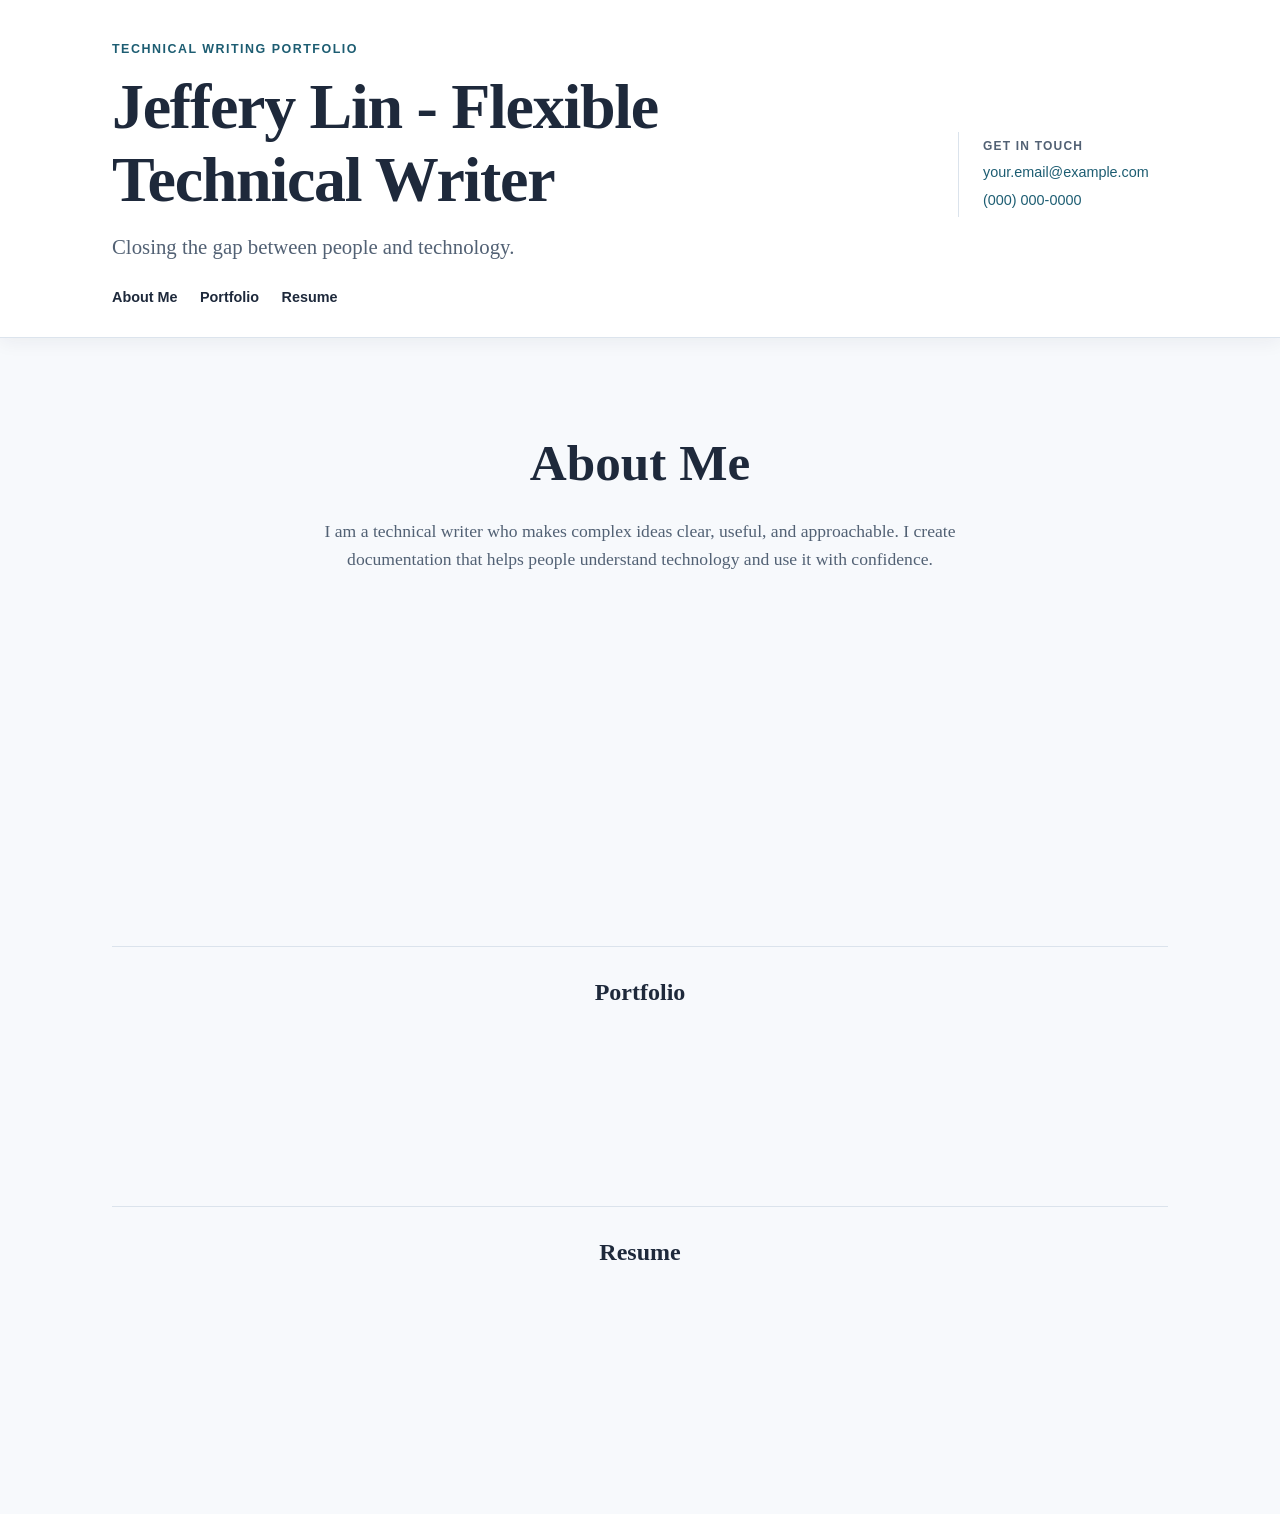
==== index.html @ 1cadd34d "added bvaase build" ====
<!DOCTYPE html>
<html lang="en">
<head>
	<meta charset="UTF-8">
	<meta name="viewport" content="width=device-width, initial-scale=1.0">
	<meta name="description" content="Jeffery Lin - Flexible Technical Writer">
	<title>Jeffery Lin | Flexible Technical Writer</title>
	<link rel="stylesheet" href="styles.css">
	<!--
	<style>
		:root {
			--ink: #1e293b;
			--muted: #526174;
			--paper: #f7f9fc;
			--surface: #ffffff;
			--line: #dbe3ec;
			--accent: #1d5d72;
			--accent-soft: #e7f1f4;
			--max-width: 1120px;
		}

		* {
			box-sizing: border-box;
		}

		html {
			scroll-behavior: smooth;
		}

		body {
			margin: 0;
			color: var(--ink);
			background: var(--paper);
			font-family: Georgia, "Times New Roman", serif;
			line-height: 1.6;
		}

		.site-header {
			position: sticky;
			top: 0;
			z-index: 10;
			border-bottom: 1px solid rgba(219, 227, 236, 0.95);
			background: rgba(255, 255, 255, 0.96);
			box-shadow: 0 4px 18px rgba(30, 41, 59, 0.06);
		}

		.header-inner {
			display: grid;
			grid-template-columns: minmax(0, 1fr) auto;
			gap: 2.5rem;
			align-items: center;
			max-width: var(--max-width);
			min-height: 224px;
			margin: 0 auto;
			padding: 2.5rem 2rem 1.75rem;
		}

		.eyebrow {
			margin: 0 0 0.6rem;
			color: var(--accent);
			font-family: Arial, Helvetica, sans-serif;
			font-size: 0.78rem;
			font-weight: 700;
			letter-spacing: 0.12em;
			text-transform: uppercase;
		}

		h1,
		h2 {
			margin: 0;
			line-height: 1.15;
		}

		h1 {
			max-width: 700px;
			font-size: clamp(2.2rem, 5vw, 4.4rem);
			font-weight: 700;
			letter-spacing: -0.02em;
		}

		.tagline {
			margin: 0.8rem 0 1.45rem;
			color: var(--muted);
			font-size: clamp(1.05rem, 2vw, 1.3rem);
		}

		.site-nav {
			display: flex;
			flex-wrap: wrap;
			gap: 0.5rem 1.4rem;
			font-family: Arial, Helvetica, sans-serif;
			font-size: 0.9rem;
			font-weight: 700;
		}

		.site-nav a {
			color: var(--ink);
			text-decoration: none;
		}

		.site-nav a:hover,
		.site-nav a:focus-visible {
			color: var(--accent);
		}

		.contact {
			min-width: 210px;
			padding-left: 1.5rem;
			border-left: 1px solid var(--line);
			font-family: Arial, Helvetica, sans-serif;
			font-size: 0.9rem;
		}

		.contact-label {
			margin: 0 0 0.6rem;
			color: var(--muted);
			font-size: 0.75rem;
			font-weight: 700;
			letter-spacing: 0.1em;
			text-transform: uppercase;
		}

		.contact p {
			margin: 0.3rem 0;
		}

		.contact a {
			color: var(--accent);
			text-decoration: none;
		}

		.contact a:hover,
		.contact a:focus-visible {
			text-decoration: underline;
		}

		main {
			max-width: var(--max-width);
			margin: 0 auto;
			padding: 6rem 2rem 8rem;
		}

		.about {
			min-height: 48vh;
			text-align: center;
			scroll-margin-top: 250px;
		}

		.about h2 {
			font-size: clamp(2rem, 4vw, 3.2rem);
		}

		.about-copy {
			max-width: 680px;
			margin: 1.5rem auto 0;
			color: var(--muted);
			font-size: 1.1rem;
		}

		.future-section {
			min-height: 20vh;
			scroll-margin-top: 250px;
			border-top: 1px solid var(--line);
			margin-top: 5rem;
			padding-top: 2rem;
			color: var(--muted);
			text-align: center;
		}

		.future-section h2 {
			font-size: 1.5rem;
			color: var(--ink);
		}

		@media (max-width: 700px) {
			.header-inner {
				grid-template-columns: 1fr;
				gap: 1.5rem;
				min-height: 0;
				padding: 1.75rem 1.25rem 1.5rem;
			}

			.contact {
				min-width: 0;
				padding: 1.25rem 0 0;
				border-top: 1px solid var(--line);
				border-left: 0;
			}

			main {
				padding: 4rem 1.25rem 6rem;
			}

			.about,
			.future-section {
				scroll-margin-top: 355px;
			}
		}
	</style>
	-->
</head>
<body>
	<header class="site-header">
		<div class="header-inner">
			<div>
				<p class="eyebrow">Technical writing portfolio</p>
				<h1>Jeffery Lin - Flexible Technical Writer</h1>
				<p class="tagline">Closing the gap between people and technology.</p>
				<nav class="site-nav" aria-label="Primary navigation">
					<a href="#about">About Me</a>
					<a href="#portfolio">Portfolio</a>
					<a href="#resume">Resume</a>
				</nav>
			</div>

			<aside class="contact" aria-label="Contact information">
				<p class="contact-label">Get in touch</p>
				<p><a href="mailto:your.email@example.com">your.email@example.com</a></p>
				<p><a href="tel:+10000000000">(000) 000-0000</a></p>
			</aside>
		</div>
	</header>

	<main>
		<section class="about" id="about" aria-labelledby="about-heading">
			<h2 id="about-heading">About Me</h2>
			<p class="about-copy">
				I am a technical writer who makes complex ideas clear, useful, and approachable.
				I create documentation that helps people understand technology and use it with confidence.
			</p>
		</section>

		<section class="future-section" id="portfolio" aria-labelledby="portfolio-heading">
			<h2 id="portfolio-heading">Portfolio</h2>
		</section>

		<section class="future-section" id="resume" aria-labelledby="resume-heading">
			<h2 id="resume-heading">Resume</h2>
		</section>
	</main>
</body>
</html>
---- styles.css ----
:root {
	--ink: #1e293b;
	--muted: #526174;
	--paper: #f7f9fc;
	--surface: #ffffff;
	--line: #dbe3ec;
	--accent: #1d5d72;
	--accent-soft: #e7f1f4;
	--max-width: 1120px;
}

* {
	box-sizing: border-box;
}

html {
	scroll-behavior: smooth;
}

body {
	margin: 0;
	color: var(--ink);
	background: var(--paper);
	font-family: Georgia, "Times New Roman", serif;
	line-height: 1.6;
}

.site-header {
	position: sticky;
	top: 0;
	z-index: 10;
	border-bottom: 1px solid rgba(219, 227, 236, 0.95);
	background: rgba(255, 255, 255, 0.96);
	box-shadow: 0 4px 18px rgba(30, 41, 59, 0.06);
}

.header-inner {
	display: grid;
	grid-template-columns: minmax(0, 1fr) auto;
	gap: 2.5rem;
	align-items: center;
	max-width: var(--max-width);
	min-height: 224px;
	margin: 0 auto;
	padding: 2.5rem 2rem 1.75rem;
}

.eyebrow {
	margin: 0 0 0.6rem;
	color: var(--accent);
	font-family: Arial, Helvetica, sans-serif;
	font-size: 0.78rem;
	font-weight: 700;
	letter-spacing: 0.12em;
	text-transform: uppercase;
}

h1,
h2 {
	margin: 0;
	line-height: 1.15;
}

h1 {
	max-width: 700px;
	font-size: clamp(2.2rem, 5vw, 4.4rem);
	font-weight: 700;
	letter-spacing: -0.02em;
}

.tagline {
	margin: 0.8rem 0 1.45rem;
	color: var(--muted);
	font-size: clamp(1.05rem, 2vw, 1.3rem);
}

.site-nav {
	display: flex;
	flex-wrap: wrap;
	gap: 0.5rem 1.4rem;
	font-family: Arial, Helvetica, sans-serif;
	font-size: 0.9rem;
	font-weight: 700;
}

.site-nav a {
	color: var(--ink);
	text-decoration: none;
}

.site-nav a:hover,
.site-nav a:focus-visible {
	color: var(--accent);
}

.contact {
	min-width: 210px;
	padding-left: 1.5rem;
	border-left: 1px solid var(--line);
	font-family: Arial, Helvetica, sans-serif;
	font-size: 0.9rem;
}

.contact-label {
	margin: 0 0 0.6rem;
	color: var(--muted);
	font-size: 0.75rem;
	font-weight: 700;
	letter-spacing: 0.1em;
	text-transform: uppercase;
}

.contact p {
	margin: 0.3rem 0;
}

.contact a {
	color: var(--accent);
	text-decoration: none;
}

.contact a:hover,
.contact a:focus-visible {
	text-decoration: underline;
}

main {
	max-width: var(--max-width);
	margin: 0 auto;
	padding: 6rem 2rem 8rem;
}

.about {
	min-height: 48vh;
	text-align: center;
	scroll-margin-top: 250px;
}

.about h2 {
	font-size: clamp(2rem, 4vw, 3.2rem);
}

.about-copy {
	max-width: 680px;
	margin: 1.5rem auto 0;
	color: var(--muted);
	font-size: 1.1rem;
}

.future-section {
	min-height: 20vh;
	scroll-margin-top: 250px;
	border-top: 1px solid var(--line);
	margin-top: 5rem;
	padding-top: 2rem;
	color: var(--muted);
	text-align: center;
}

.future-section h2 {
	font-size: 1.5rem;
	color: var(--ink);
}

@media (max-width: 700px) {
	.header-inner {
		grid-template-columns: 1fr;
		gap: 1.5rem;
		min-height: 0;
		padding: 1.75rem 1.25rem 1.5rem;
	}

	.contact {
		min-width: 0;
		padding: 1.25rem 0 0;
		border-top: 1px solid var(--line);
		border-left: 0;
	}

	main {
		padding: 4rem 1.25rem 6rem;
	}

	.about,
	.future-section {
		scroll-margin-top: 355px;
	}
}
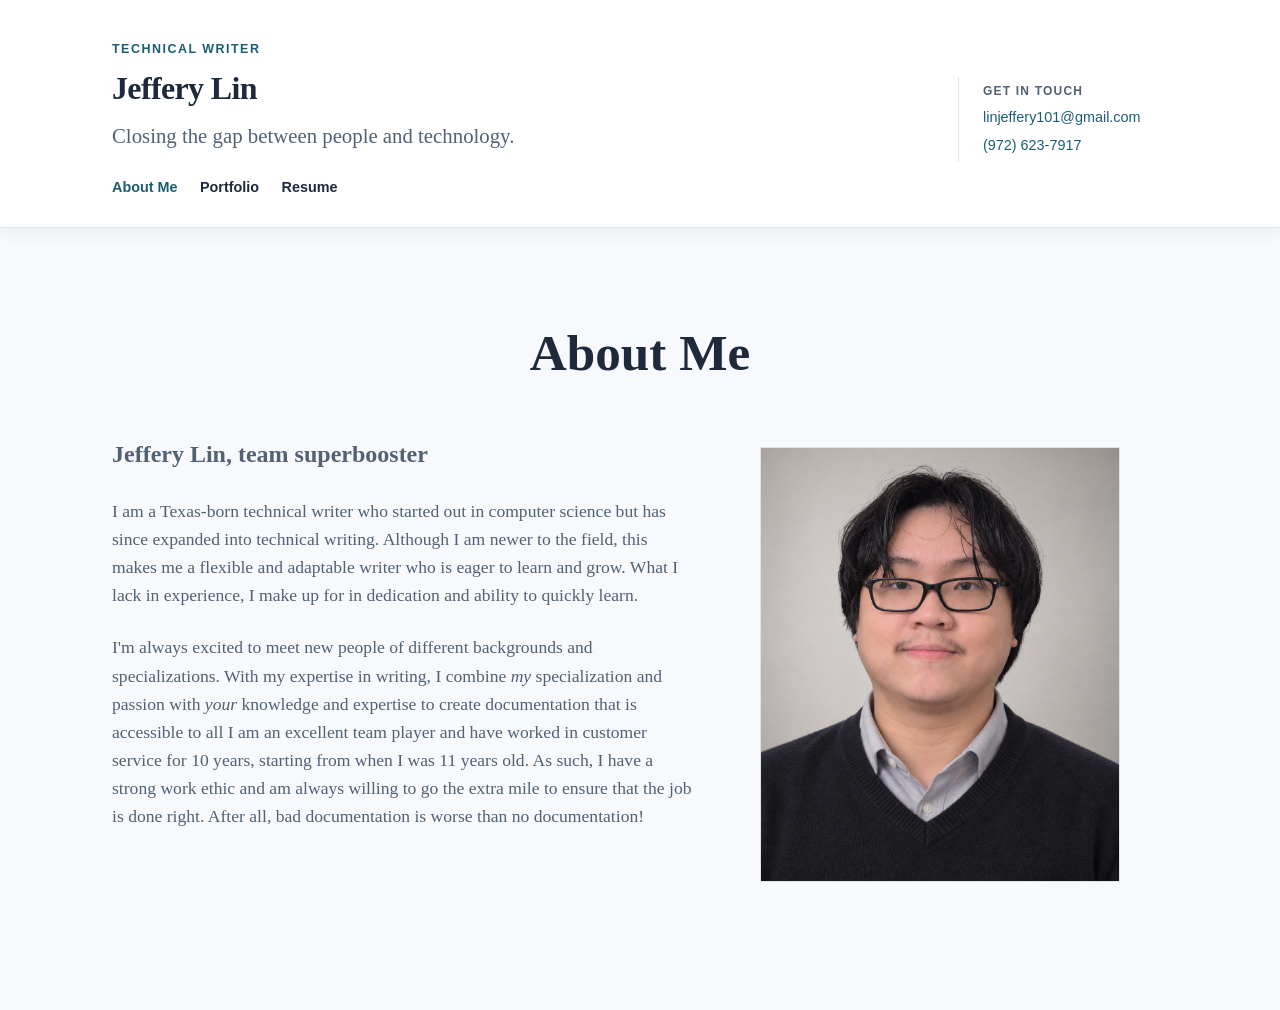
==== commit 1f6bd6f3: "about me complete" ====
--- a/index.html
+++ b/index.html
@@ -1,242 +1,105 @@
 <!DOCTYPE html>
+<!-- Tells the browser this document uses modern HTML5. -->
 <html lang="en">
+<!-- The opening html tag starts the entire webpage. The lang attribute gives extra information about the tag, and "en" means English. This comment explains the line above, so it has no NEXT LINE marker. -->
 <head>
+	<!-- The head contains setup information for the browser.
+		 Most of what is inside head does not appear as page content.
+	-->
 	<meta charset="UTF-8">
+	<!-- Allows the page to display letters and symbols correctly. -->
+	<!-- charset is the attribute name; "UTF-8" is its text value. -->
 	<meta name="viewport" content="width=device-width, initial-scale=1.0">
-	<meta name="description" content="Jeffery Lin - Flexible Technical Writer">
-	<title>Jeffery Lin | Flexible Technical Writer</title>
+	<!-- Makes the layout fit properly on phones and other screen sizes. -->
+	<!-- name and content are attributes; the content value tells phones how to size the page. -->
+	<meta name="description" content="Jeffery Lin - Portfolio">
+	<!-- Gives search engines and browser previews a short description. -->
+	<!-- The words inside content="..." are information for browsers, not visible page text. -->
+	<title>Jeffery Lin | Portfolio</title>
+	<!-- This text appears in the browser tab. -->
 	<link rel="stylesheet" href="styles.css">
-	<!--
-	<style>
-		:root {
-			--ink: #1e293b;
-			--muted: #526174;
-			--paper: #f7f9fc;
-			--surface: #ffffff;
-			--line: #dbe3ec;
-			--accent: #1d5d72;
-			--accent-soft: #e7f1f4;
-			--max-width: 1120px;
-		}
-
-		* {
-			box-sizing: border-box;
-		}
-
-		html {
-			scroll-behavior: smooth;
-		}
-
-		body {
-			margin: 0;
-			color: var(--ink);
-			background: var(--paper);
-			font-family: Georgia, "Times New Roman", serif;
-			line-height: 1.6;
-		}
-
-		.site-header {
-			position: sticky;
-			top: 0;
-			z-index: 10;
-			border-bottom: 1px solid rgba(219, 227, 236, 0.95);
-			background: rgba(255, 255, 255, 0.96);
-			box-shadow: 0 4px 18px rgba(30, 41, 59, 0.06);
-		}
-
-		.header-inner {
-			display: grid;
-			grid-template-columns: minmax(0, 1fr) auto;
-			gap: 2.5rem;
-			align-items: center;
-			max-width: var(--max-width);
-			min-height: 224px;
-			margin: 0 auto;
-			padding: 2.5rem 2rem 1.75rem;
-		}
-
-		.eyebrow {
-			margin: 0 0 0.6rem;
-			color: var(--accent);
-			font-family: Arial, Helvetica, sans-serif;
-			font-size: 0.78rem;
-			font-weight: 700;
-			letter-spacing: 0.12em;
-			text-transform: uppercase;
-		}
-
-		h1,
-		h2 {
-			margin: 0;
-			line-height: 1.15;
-		}
-
-		h1 {
-			max-width: 700px;
-			font-size: clamp(2.2rem, 5vw, 4.4rem);
-			font-weight: 700;
-			letter-spacing: -0.02em;
-		}
-
-		.tagline {
-			margin: 0.8rem 0 1.45rem;
-			color: var(--muted);
-			font-size: clamp(1.05rem, 2vw, 1.3rem);
-		}
-
-		.site-nav {
-			display: flex;
-			flex-wrap: wrap;
-			gap: 0.5rem 1.4rem;
-			font-family: Arial, Helvetica, sans-serif;
-			font-size: 0.9rem;
-			font-weight: 700;
-		}
-
-		.site-nav a {
-			color: var(--ink);
-			text-decoration: none;
-		}
-
-		.site-nav a:hover,
-		.site-nav a:focus-visible {
-			color: var(--accent);
-		}
-
-		.contact {
-			min-width: 210px;
-			padding-left: 1.5rem;
-			border-left: 1px solid var(--line);
-			font-family: Arial, Helvetica, sans-serif;
-			font-size: 0.9rem;
-		}
-
-		.contact-label {
-			margin: 0 0 0.6rem;
-			color: var(--muted);
-			font-size: 0.75rem;
-			font-weight: 700;
-			letter-spacing: 0.1em;
-			text-transform: uppercase;
-		}
-
-		.contact p {
-			margin: 0.3rem 0;
-		}
-
-		.contact a {
-			color: var(--accent);
-			text-decoration: none;
-		}
-
-		.contact a:hover,
-		.contact a:focus-visible {
-			text-decoration: underline;
-		}
-
-		main {
-			max-width: var(--max-width);
-			margin: 0 auto;
-			padding: 6rem 2rem 8rem;
-		}
-
-		.about {
-			min-height: 48vh;
-			text-align: center;
-			scroll-margin-top: 250px;
-		}
-
-		.about h2 {
-			font-size: clamp(2rem, 4vw, 3.2rem);
-		}
-
-		.about-copy {
-			max-width: 680px;
-			margin: 1.5rem auto 0;
-			color: var(--muted);
-			font-size: 1.1rem;
-		}
-
-		.future-section {
-			min-height: 20vh;
-			scroll-margin-top: 250px;
-			border-top: 1px solid var(--line);
-			margin-top: 5rem;
-			padding-top: 2rem;
-			color: var(--muted);
-			text-align: center;
-		}
-
-		.future-section h2 {
-			font-size: 1.5rem;
-			color: var(--ink);
-		}
-
-		@media (max-width: 700px) {
-			.header-inner {
-				grid-template-columns: 1fr;
-				gap: 1.5rem;
-				min-height: 0;
-				padding: 1.75rem 1.25rem 1.5rem;
-			}
-
-			.contact {
-				min-width: 0;
-				padding: 1.25rem 0 0;
-				border-top: 1px solid var(--line);
-				border-left: 0;
-			}
-
-			main {
-				padding: 4rem 1.25rem 6rem;
-			}
-
-			.about,
-			.future-section {
-				scroll-margin-top: 355px;
-			}
-		}
-	</style>
-	-->
+	<!-- Loads all of the page's visual styling from the separate CSS file. -->
+	<!-- rel says what the linked file is; href says where the file is located. -->
 </head>
 <body>
+<!-- Everything inside body can appear visibly in the browser window. -->
 	<header class="site-header">
+	<!-- The header is the banner at the top of every section. -->
+		<!-- class="site-header" gives this header a reusable CSS name. -->
+		<!-- Why this class exists: the header tag gives meaning, while this class gives the banner its unique sticky design. -->
+		<!-- site-header is not something that's predefined in HTML.  It's a custom class name we created and defined in styles.css ourselves. -->
 		<div class="header-inner">
+		<!-- This wrapper keeps the banner content centered and organized. -->
+			<!-- Why this class exists: this div needs a two-column layout, but other divs should not automatically get one. -->
+			<!-- This class creates the banner's two columns: text on the left and contact details on the right. -->
 			<div>
-				<p class="eyebrow">Technical writing portfolio</p>
-				<h1>Jeffery Lin - Flexible Technical Writer</h1>
+			<!-- This div groups the title, description, and navigation on the left. -->
+				<p class="eyebrow">Technical writer</p>
+				<!-- p means paragraph; class="eyebrow" gives this paragraph its small label appearance. -->
+				<!-- Similar to header classes, 'eyebrow' is a custom class name we created and defined in styles.css for this specific purpose. -->
+				<h1>Jeffery Lin</h1>
 				<p class="tagline">Closing the gap between people and technology.</p>
 				<nav class="site-nav" aria-label="Primary navigation">
-					<a href="#about">About Me</a>
-					<a href="#portfolio">Portfolio</a>
-					<a href="#resume">Resume</a>
+					<!-- 'nav' identifies a group of navigation links; aria-label gives screen readers a helpful name. -->
+					<!-- 'aria-' is an attribute defined by WAI-ARIA, which is an accessiblity standard.-->
+					<!-- It allows accessibility tools such as screen readers to better understand the page's structure. -->
+					<!-- While we technically do not need to use aria attributes, they improve accessibility. -->
+					<!-- aria-label is a predefined attribute that allows you to directly provide a label for an element in the quotes. -->
+					<a href="index.html" aria-current="page">About Me</a>
+					<!-- This link opens the separate About Me page. -->
+					<!-- 'a' defines a hyperlink; href is its destination; index.html tells the browser which file to open. -->
+					<a href="portfolio.html">Portfolio</a>
+					<a href="resume.html">Resume</a>
 				</nav>
 			</div>
 
 			<aside class="contact" aria-label="Contact information">
+			<!-- The aside holds contact information separate from the main content. -->
+				<!-- 'aside' functions similarly to div; it's just named differently to indicate that it contains supporting content. -->
+				<!-- This is useful for accessibility and semantic structure, so that not everything is marked up as div.-->
+				<!-- aside does not automatically create a new line, unlike div. -->
+				<!-- aside also doesn't automatically format itself 'aside'; its formatting depends on the CSS class applied to it. -->
+				<!-- "contact" creates the right-side column, its divider, its spacing, and its font style. -->
 				<p class="contact-label">Get in touch</p>
-				<p><a href="mailto:your.email@example.com">your.email@example.com</a></p>
-				<p><a href="tel:+10000000000">(000) 000-0000</a></p>
+				<p><a href="mailto:linjeffery101@gmail.com">linjeffery101@gmail.com</a></p>
+				<!-- 'mailto:' tells the browser to open an email program; the visible text is the link label. -->
+				<!-- The characters after the 'mailto:' define the email address to be used.-->
+				<!-- The text after the parenthesis is what will be displayed to the user. -->
+				<p><a href="tel:+19726237917">(972) 623-7917</a></p>
+				<!-- 'tel:' tells a phone to open the dialer with this number. -->
+				<!-- The characters after the 'tel:' define the phone number to be used.-->
+				<!-- The text after the parenthesis is what will be displayed to the user. -->
 			</aside>
 		</div>
 	</header>
 
 	<main>
+		<!-- main tells browsers and screen readers this is the page's primary content. -->
 		<section class="about" id="about" aria-labelledby="about-heading">
+			<!-- 'section' marks a distinct content area; class="about" connects it to .about in CSS. -->
+			<!-- 'section' is similar to 'aside' in that it functions like 'div' but is used for semantics and accessibility. -->
+			<!-- id is a unique identifier that no other element has. It helps with linking css and javascript to specific elements -->
 			<h2 id="about-heading">About Me</h2>
-			<p class="about-copy">
-				I am a technical writer who makes complex ideas clear, useful, and approachable.
-				I create documentation that helps people understand technology and use it with confidence.
-			</p>
-		</section>
-
-		<section class="future-section" id="portfolio" aria-labelledby="portfolio-heading">
-			<h2 id="portfolio-heading">Portfolio</h2>
-		</section>
-
-		<section class="future-section" id="resume" aria-labelledby="resume-heading">
-			<h2 id="resume-heading">Resume</h2>
+			<!-- The id lets the section's accessibility label point to this heading. -->
+			<div class="about-layout">
+				<div class="about-content">
+					<p class="about-subtitle">Jeffery Lin, team superbooster</p>
+					<p class="about-copy">
+				I am a Texas-born technical writer who started out in computer science but has since expanded into technical writing.
+				Although I am newer to the field, this makes me a flexible and adaptable writer who is eager to learn and grow.
+				What I lack in experience, I make up for in dedication and ability to quickly learn.
+					</p>
+					<p class="about-copy">
+				I'm always excited to meet new people of different backgrounds and specializations.
+				With my expertise in writing, I combine <em>my</em> specialization and passion with <em>your</em> knowledge and expertise to create documentation that is accessible to all
+				I am an excellent team player and have worked in customer service for 10 years, starting from when I was 11 years old.
+				As such, I have a strong work ethic and am always willing to go the extra mile to ensure that the job is done right.
+				After all, bad documentation is worse than no documentation!
+					</p>
+				</div>
+				<img class="about-image" src="images/Professional%20Headshot.png" alt="Professional headshot of Jeffery Lin">
+			</div>
 		</section>
 	</main>
 </body>
-</html>
+</html>
--- a/styles.css
+++ b/styles.css
@@ -1,188 +1,414 @@
+/*
+	CSS means Cascading Style Sheets: it controls how HTML looks.
+	A selector chooses HTML elements. Curly braces { } hold the rules for that selector.
+	Each rule has a property, a colon :, a value, and a semicolon ; at the end.
+	For example: color: red; means "set the color property to the value red."
+	Text between the opening and closing comment markers is ignored by the browser.
+*/
+
+/*
+	CLASS GUIDE:
+	A class is a reusable name placed in HTML, such as class="site-header".
+	In CSS, a period before the name selects that class, such as .site-header.
+	A class can be used on one element or many elements.
+	The class name is chosen by the developer; it is not a built-in HTML command.
+
+	The classes in this project have these jobs:
+	- site-header: separates the unique sticky banner from other headers we may add later.
+	- header-inner: gives the banner one layout container without styling every div.
+	- eyebrow: identifies a category label, so it can differ from normal paragraphs.
+	- tagline: identifies supporting text, so it can be quieter than the main h1.
+	- site-nav: identifies the site's primary navigation, separate from a future footer nav.
+	- contact: groups the contact area, so its layout can differ from the title area.
+	- contact-label: identifies the contact area's small label separately from its links.
+	- about: identifies the About section, so its centered layout stays local to it.
+	- about-copy: identifies the About paragraph, so its line length can be limited.
+	- page-section: gives each standalone page its centered section layout.
+	- page-placeholder: styles temporary text until Portfolio and Resume receive real content.
+
+	Why use classes instead of styling every tag directly?
+	A tag describes meaning, such as header, nav, or p. A class describes a design role.
+	Two paragraphs can need different designs, so classes let us style those roles separately.
+	This keeps the HTML meaningful and lets the design change without changing the content.
+	Annotations placed below a line explain that line.
+*/
+
 :root {
+	/* :root means the highest-level element; values here can be reused everywhere. */
 	--ink: #1e293b;
+	/* The main dark text color. */
+	/* --ink is a custom variable name; #1e293b is a hexadecimal color value. */
 	--muted: #526174;
+	/* The softer color used for supporting text. */
 	--paper: #f7f9fc;
+	/* The light background color behind the page. */
 	--surface: #ffffff;
+	/* A white surface color for panels and backgrounds. */
 	--line: #dbe3ec;
+	/* The light color used for borders and dividing lines. */
 	--accent: #1d5d72;
+	/* The blue-green accent color used for links and labels. */
 	--accent-soft: #e7f1f4;
+	/* A softer version of the accent color for future use. */
 	--max-width: 1120px;
+	/* The widest the page's content is allowed to become. */
+	/* px means pixels, a common unit for exact sizes. */
 }
 
 * {
+	/* * is the universal selector, meaning every HTML element. */
+	/* Includes padding and borders inside an element's width calculation. */
 	box-sizing: border-box;
 }
 
 html {
+	/* The element selector html chooses the <html> element. */
+	/* Moves smoothly when a navigation link jumps to a section. */
 	scroll-behavior: smooth;
 }
 
 body {
+	/* The element selector body chooses everything visible in the page. */
+	/* Removes the browser's default outside space. */
 	margin: 0;
+	/* Uses the reusable dark text color. */
 	color: var(--ink);
+	/* Uses the reusable light page background. */
 	background: var(--paper);
+	/* Uses a serif font for the main reading text. */
 	font-family: Georgia, "Times New Roman", serif;
+	/* Adds comfortable space between lines of text. */
 	line-height: 1.6;
 }
 
+/* site-header is on the <header> element and represents the page's top banner. */
+/* We use a class because this banner's sticky design should not affect every header. */
+/* It controls the banner's position, background, bottom border, and shadow. */
 .site-header {
+	/* A period starts a class selector: .site-header means class="site-header". */
 	position: sticky;
+	/* Keeps the banner visible while the visitor scrolls. */
 	top: 0;
+	/* Sticks the banner to the top edge of the screen. */
 	z-index: 10;
+	/* Places the banner above the content layers. */
 	border-bottom: 1px solid rgba(219, 227, 236, 0.95);
+	/* Adds a thin line below the banner. */
 	background: rgba(255, 255, 255, 0.96);
+	/* Gives the banner a mostly opaque white background. */
 	box-shadow: 0 4px 18px rgba(30, 41, 59, 0.06);
-}
-
+	/* Adds a subtle shadow below the banner. */
+}
+
+/* header-inner is a layout wrapper: it holds the left text/navigation column and right contact column. */
+/* We use a separate class so this two-column layout belongs only to this wrapper. */
+/* Its grid rules create the two columns and keep the whole banner centered. */
 .header-inner {
+	/* This class selector matches the <div class="header-inner"> inside the banner. */
 	display: grid;
+	/* Uses CSS Grid for the two-column layout. */
 	grid-template-columns: minmax(0, 1fr) auto;
+	/* Makes the left column flexible and the right column fit its content. */
 	gap: 2.5rem;
+	/* Adds space between the title area and contact area. */
 	align-items: center;
+	/* Vertically centers both columns. */
 	max-width: var(--max-width);
+	/* Prevents the content from becoming too wide on large screens. */
 	min-height: 224px;
+	/* Gives the banner a comfortable minimum height. */
 	margin: 0 auto;
+	/* Centers the wrapper horizontally. */
 	padding: 2.5rem 2rem 1.75rem;
-}
-
+	/* Adds space inside the wrapper: top, sides, and bottom. */
+}
+
+/* eyebrow is a visual label, so it is intentionally smaller, uppercase, and widely spaced. */
+/* The class turns this paragraph into a category label; the p tag alone only means paragraph. */
+/* It helps visitors understand the kind of work represented by this website. */
 .eyebrow {
 	margin: 0 0 0.6rem;
+	/* Removes default paragraph space and adds a little below it. */
 	color: var(--accent);
+	/* Uses the accent color. */
 	font-family: Arial, Helvetica, sans-serif;
+	/* Uses a clean sans-serif font for interface-like text. */
 	font-size: 0.78rem;
+	/* Makes the label small. */
 	font-weight: 700;
+	/* Makes the label bold. */
 	letter-spacing: 0.12em;
+	/* Spreads the letters apart slightly. */
 	text-transform: uppercase;
-}
-
+	/* Converts the label to uppercase. */
+}
+
+/* Removes default heading margins and tightens heading line spacing. */
 h1,
 h2 {
+	/* A comma means apply the same rules to both selectors: h1 and h2. */
 	margin: 0;
+	/* Removes the browser's default heading margin. */
 	line-height: 1.15;
+	/* Tightens the spacing between heading lines. */
 }
 
 h1 {
-	max-width: 700px;
-	font-size: clamp(2.2rem, 5vw, 4.4rem);
+	/* Styles the largest heading on the page. */
+	/* Stops very long title lines from becoming too wide. */
+	/* Removes the browser's default heading margin. */
+	/* Changes size smoothly for different screen widths. */
+	/* Tightens the spacing between heading lines. */
 	font-weight: 700;
+	/* Makes the title bold. */
 	letter-spacing: -0.02em;
-}
-
+	/* Pulls the letters slightly closer together. */
+}
+
+/* tagline is supporting text: it explains the writer's purpose without competing with the title. */
+/* A separate class lets this sentence stay quieter than other paragraphs. */
 .tagline {
 	margin: 0.8rem 0 1.45rem;
+	/* Adds space above and below the sentence. */
 	color: var(--muted);
+	/* Uses the softer supporting-text color. */
 	font-size: clamp(1.05rem, 2vw, 1.3rem);
-}
-
+	/* Scales the text between a minimum and maximum size. */
+}
+
+/* site-nav controls the navigation group's layout, font, spacing, and weight. */
+/* The class distinguishes primary site navigation from a future footer or sidebar nav. */
+/* The links themselves are styled separately by the .site-nav a selector below. */
 .site-nav {
 	display: flex;
+	/* Turns the navigation into a flexible row. */
 	flex-wrap: wrap;
+	/* Allows links to move to another line on small screens. */
 	gap: 0.5rem 1.4rem;
+	/* Adds vertical and horizontal space between links. */
 	font-family: Arial, Helvetica, sans-serif;
+	/* Uses a sans-serif font for navigation. */
 	font-size: 0.9rem;
+	/* Sets the navigation text size. */
 	font-weight: 700;
-}
-
+	/* Makes the links easier to notice. */
+}
+
+/* Styles links inside the navigation. */
 .site-nav a {
 	color: var(--ink);
+	/* Gives links the normal dark text color. */
 	text-decoration: none;
-}
-
+	/* Removes the browser's default underline. */
+}
+
+/* Styles navigation links when the mouse or keyboard focuses them. */
 .site-nav a:hover,
-.site-nav a:focus-visible {
+.site-nav a:focus-visible,
+.site-nav a[aria-current="page"] {
+	/* :hover and :focus-visible are pseudo-classes for temporary user states. */
 	color: var(--accent);
-}
-
+	/* Changes the link to the accent color. */
+}
+
+/* contact separates personal contact details from the title and navigation. */
+/* The class is useful because contact information has a different visual job from the title area. */
+/* Its border and padding make that separation visible on wide screens. */
 .contact {
 	min-width: 210px;
+	/* Keeps this column wide enough for contact details. */
 	padding-left: 1.5rem;
+	/* Adds space between the border and contact text. */
 	border-left: 1px solid var(--line);
+	/* Creates the divider between the two banner columns. */
 	font-family: Arial, Helvetica, sans-serif;
+	/* Uses a sans-serif font for contact details. */
 	font-size: 0.9rem;
-}
-
+	/* Sets the contact text size. */
+}
+
+/* contact-label identifies the purpose of the email and phone links. */
+/* Without this class, every paragraph inside contact could receive the same treatment. */
 .contact-label {
 	margin: 0 0 0.6rem;
+	/* Adds a little space below the label. */
 	color: var(--muted);
+	/* Uses the softer supporting-text color. */
 	font-size: 0.75rem;
+	/* Makes the label small. */
 	font-weight: 700;
+	/* Makes the label bold. */
 	letter-spacing: 0.1em;
+	/* Spreads the label's letters apart. */
 	text-transform: uppercase;
-}
-
+	/* Converts the label to uppercase. */
+}
+
+/* Controls the spacing of paragraphs inside the contact column. */
 .contact p {
 	margin: 0.3rem 0;
-}
-
+	/* Adds a small vertical gap around each contact paragraph. */
+}
+
+/* Styles email and phone links. */
 .contact a {
 	color: var(--accent);
+	/* Gives email and phone links the accent color. */
 	text-decoration: none;
-}
-
+	/* Removes the default link underline. */
+}
+
+/* Underlines contact links when they are being used or selected. */
 .contact a:hover,
 .contact a:focus-visible {
 	text-decoration: underline;
-}
-
+	/* Restores an underline when a contact link is being used. */
+}
+
+/* Styles the main content area below the banner. */
 main {
 	max-width: var(--max-width);
+	/* Prevents the main content from becoming too wide. */
 	margin: 0 auto;
+	/* Centers the main content horizontally. */
 	padding: 6rem 2rem 8rem;
-}
-
+	/* Adds space inside the main content area. */
+}
+
+/* about identifies the About Me section and gives it a centered presentation. */
+/* We keep it separate because About may have different presentation rules from future sections. */
+/* It also reserves vertical space so the page does not feel crowded below the banner. */
 .about {
 	min-height: 48vh;
-	text-align: center;
+	/* Makes the About section at least 48% of the viewport height. */
+	text-align: left;
+	/* Aligns the About section's content to the left. */
 	scroll-margin-top: 250px;
+	/* Leaves room for the sticky banner when jumping to this section. */
 }
 
 .about h2 {
 	font-size: clamp(2rem, 4vw, 3.2rem);
-}
-
+	text-align: center;
+}
+
+.about-subtitle {
+	margin: 0.75rem 0 0;
+	color: var(--muted);
+	font-size: 1.5rem;
+	font-weight: 700;
+	text-align: left;
+}
+
+.about-layout {
+	display: grid;
+	grid-template-columns: minmax(0, 1fr) minmax(240px, 0.7fr);
+	gap: 4rem;
+	margin-top: 2.5rem;
+	align-items: start;
+}
+
+.about-content {
+	min-width: 0;
+}
+
+/* about-copy limits the line length and sets the paragraph's readable supporting-text style. */
+/* The class gives this paragraph a reading width without restricting every paragraph site-wide. */
 .about-copy {
 	max-width: 680px;
+	/* Limits the paragraph's readable line length. */
 	margin: 1.5rem auto 0;
+	/* Adds space above and centers the paragraph. */
 	color: var(--muted);
+	/* Uses the softer supporting-text color. */
 	font-size: 1.1rem;
-}
-
-.future-section {
-	min-height: 20vh;
+	/* Sets a comfortable reading size. */
+	text-align: left;
+	/* Aligns the About Me paragraph text to the left. */
+}
+
+.about-image {
+	width: 100%;
+	max-width: 360px;
+	height: 435px;
+	margin-top: 1.5rem;
+	border: 1px solid var(--line);
+	object-fit: cover;
+}
+
+.page-section {
+	min-height: 48vh;
+	/* Gives each page section a comfortable minimum height. */
 	scroll-margin-top: 250px;
-	border-top: 1px solid var(--line);
-	margin-top: 5rem;
-	padding-top: 2rem;
+	/* Leaves room for the sticky banner at the top of the page. */
+	text-align: center;
+	/* Styles the one main section shown on each standalone page. */
+	/* Centers each page section's heading and content. */
+}
+
+.page-section h2 {
+	font-size: clamp(2rem, 4vw, 3.2rem);
+	/* Makes the page heading large and responsive. */
+	color: var(--ink);
+	/* Styles the Portfolio and Resume page headings. */
+	/* Uses the main dark text color. */
+}
+
+.page-placeholder {
+	max-width: 680px;
+	/* Keeps placeholder text readable without making it too wide. */
+	margin: 1.5rem auto 0;
+	/* Adds space above the placeholder and centers it horizontally. */
 	color: var(--muted);
-	text-align: center;
-}
-
-.future-section h2 {
-	font-size: 1.5rem;
-	color: var(--ink);
-}
-
+	/* Uses the softer supporting-text color. */
+	font-size: 1.1rem;
+	/* Styles temporary text until real Portfolio or Resume content is added. */
+	/* Sets a comfortable reading size. */
+}
+
+/* max-width: 700px means the condition is true on smaller screens. */
 @media (max-width: 700px) {
+	/* The opening { begins the conditional group; the final } closes it. */
 	.header-inner {
 		grid-template-columns: 1fr;
+		/* Changes the banner to one column on small screens. */
 		gap: 1.5rem;
+		/* Reduces the gap between mobile banner areas. */
 		min-height: 0;
+		/* Removes the desktop minimum height on small screens. */
 		padding: 1.75rem 1.25rem 1.5rem;
+		/* Uses smaller mobile padding. */
 	}
 
 	.contact {
 		min-width: 0;
+		/* Allows the contact column to shrink on small screens. */
 		padding: 1.25rem 0 0;
+		/* Moves spacing above the contact details. */
 		border-top: 1px solid var(--line);
+		/* Creates a divider above the contact details. */
 		border-left: 0;
+		/* Removes the desktop left divider. */
 	}
 
 	main {
 		padding: 4rem 1.25rem 6rem;
+		/* Reduces main-content padding on small screens. */
 	}
 
 	.about,
-	.future-section {
+	.page-section {
 		scroll-margin-top: 355px;
+		/* Adjusts jump-link spacing for the taller mobile banner. */
+		/* Leaves room for the taller mobile banner during jumps. */
+	}
+
+	.about-layout {
+		grid-template-columns: 1fr;
+		gap: 2rem;
+	}
+
+	.about-image {
+		min-height: 280px;
 	}
 }
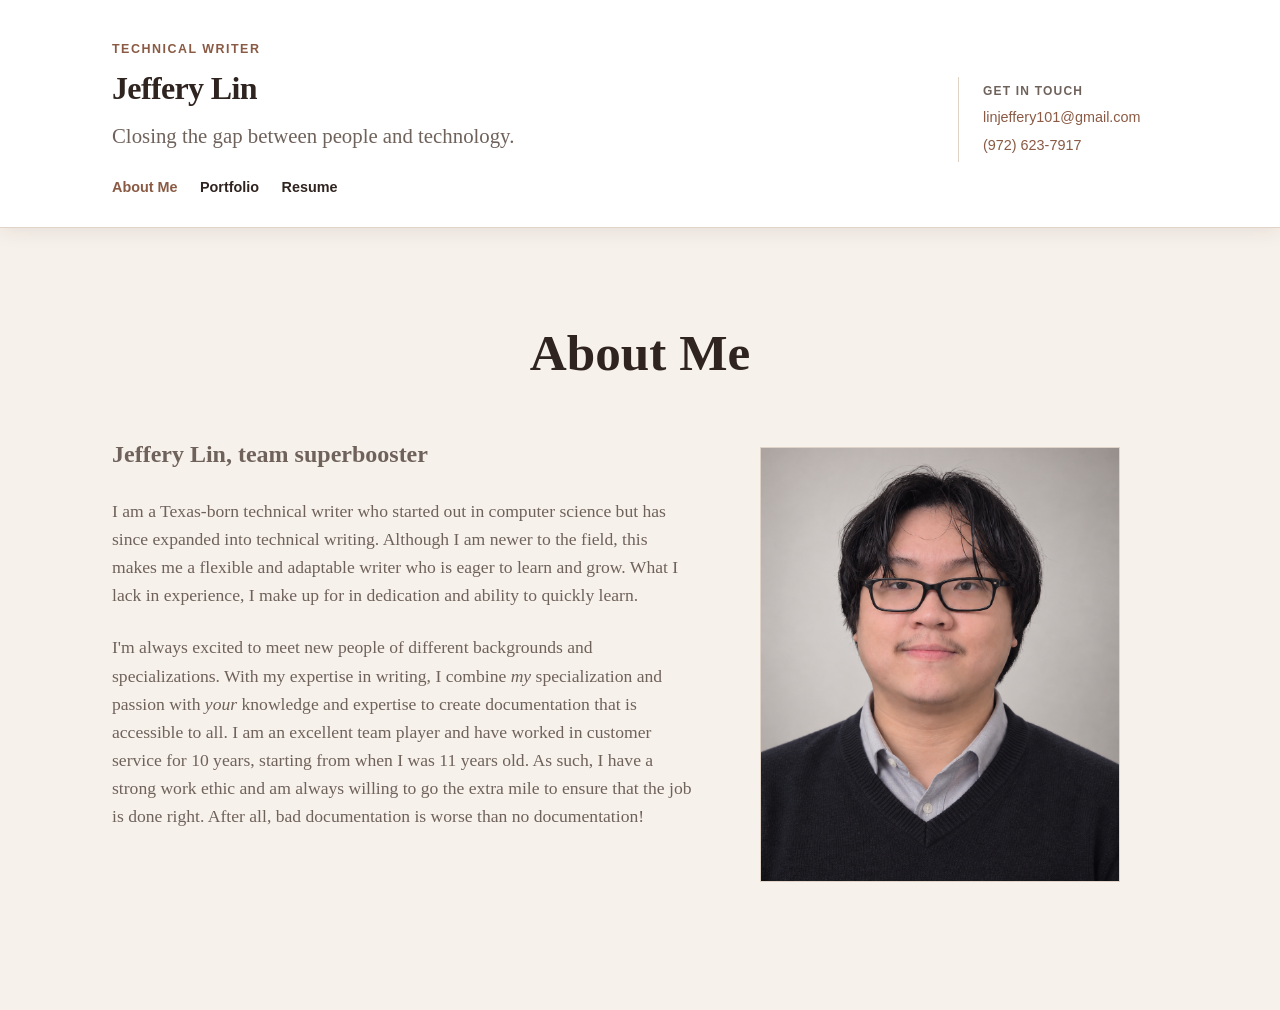
==== commit 98d686b0: "coffe-ized it" ====
--- a/index.html
+++ b/index.html
@@ -91,7 +91,7 @@
 					</p>
 					<p class="about-copy">
 				I'm always excited to meet new people of different backgrounds and specializations.
-				With my expertise in writing, I combine <em>my</em> specialization and passion with <em>your</em> knowledge and expertise to create documentation that is accessible to all
+				With my expertise in writing, I combine <em>my</em> specialization and passion with <em>your</em> knowledge and expertise to create documentation that is accessible to all.
 				I am an excellent team player and have worked in customer service for 10 years, starting from when I was 11 years old.
 				As such, I have a strong work ethic and am always willing to go the extra mile to ensure that the job is done right.
 				After all, bad documentation is worse than no documentation!
--- a/styles.css
+++ b/styles.css
@@ -35,20 +35,20 @@
 
 :root {
 	/* :root means the highest-level element; values here can be reused everywhere. */
-	--ink: #1e293b;
+	--ink: #2f241f;
 	/* The main dark text color. */
-	/* --ink is a custom variable name; #1e293b is a hexadecimal color value. */
-	--muted: #526174;
+	/* --ink is a custom variable name; #2f241f is a hexadecimal color value. */
+	--muted: #6f625b;
 	/* The softer color used for supporting text. */
-	--paper: #f7f9fc;
+	--paper: #f7f1eb;
 	/* The light background color behind the page. */
-	--surface: #ffffff;
+	--surface: #fffdf9;
 	/* A white surface color for panels and backgrounds. */
-	--line: #dbe3ec;
+	--line: #dfd2c7;
 	/* The light color used for borders and dividing lines. */
-	--accent: #1d5d72;
-	/* The blue-green accent color used for links and labels. */
-	--accent-soft: #e7f1f4;
+	--accent: #8a5a44;
+	/* The warm coffee-brown accent color used for links and labels. */
+	--accent-soft: #f1e4d8;
 	/* A softer version of the accent color for future use. */
 	--max-width: 1120px;
 	/* The widest the page's content is allowed to become. */
@@ -92,11 +92,11 @@
 	/* Sticks the banner to the top edge of the screen. */
 	z-index: 10;
 	/* Places the banner above the content layers. */
-	border-bottom: 1px solid rgba(219, 227, 236, 0.95);
+	border-bottom: 1px solid rgba(223, 210, 199, 0.95);
 	/* Adds a thin line below the banner. */
 	background: rgba(255, 255, 255, 0.96);
 	/* Gives the banner a mostly opaque white background. */
-	box-shadow: 0 4px 18px rgba(30, 41, 59, 0.06);
+	box-shadow: 0 4px 18px rgba(47, 36, 31, 0.08);
 	/* Adds a subtle shadow below the banner. */
 }
 
